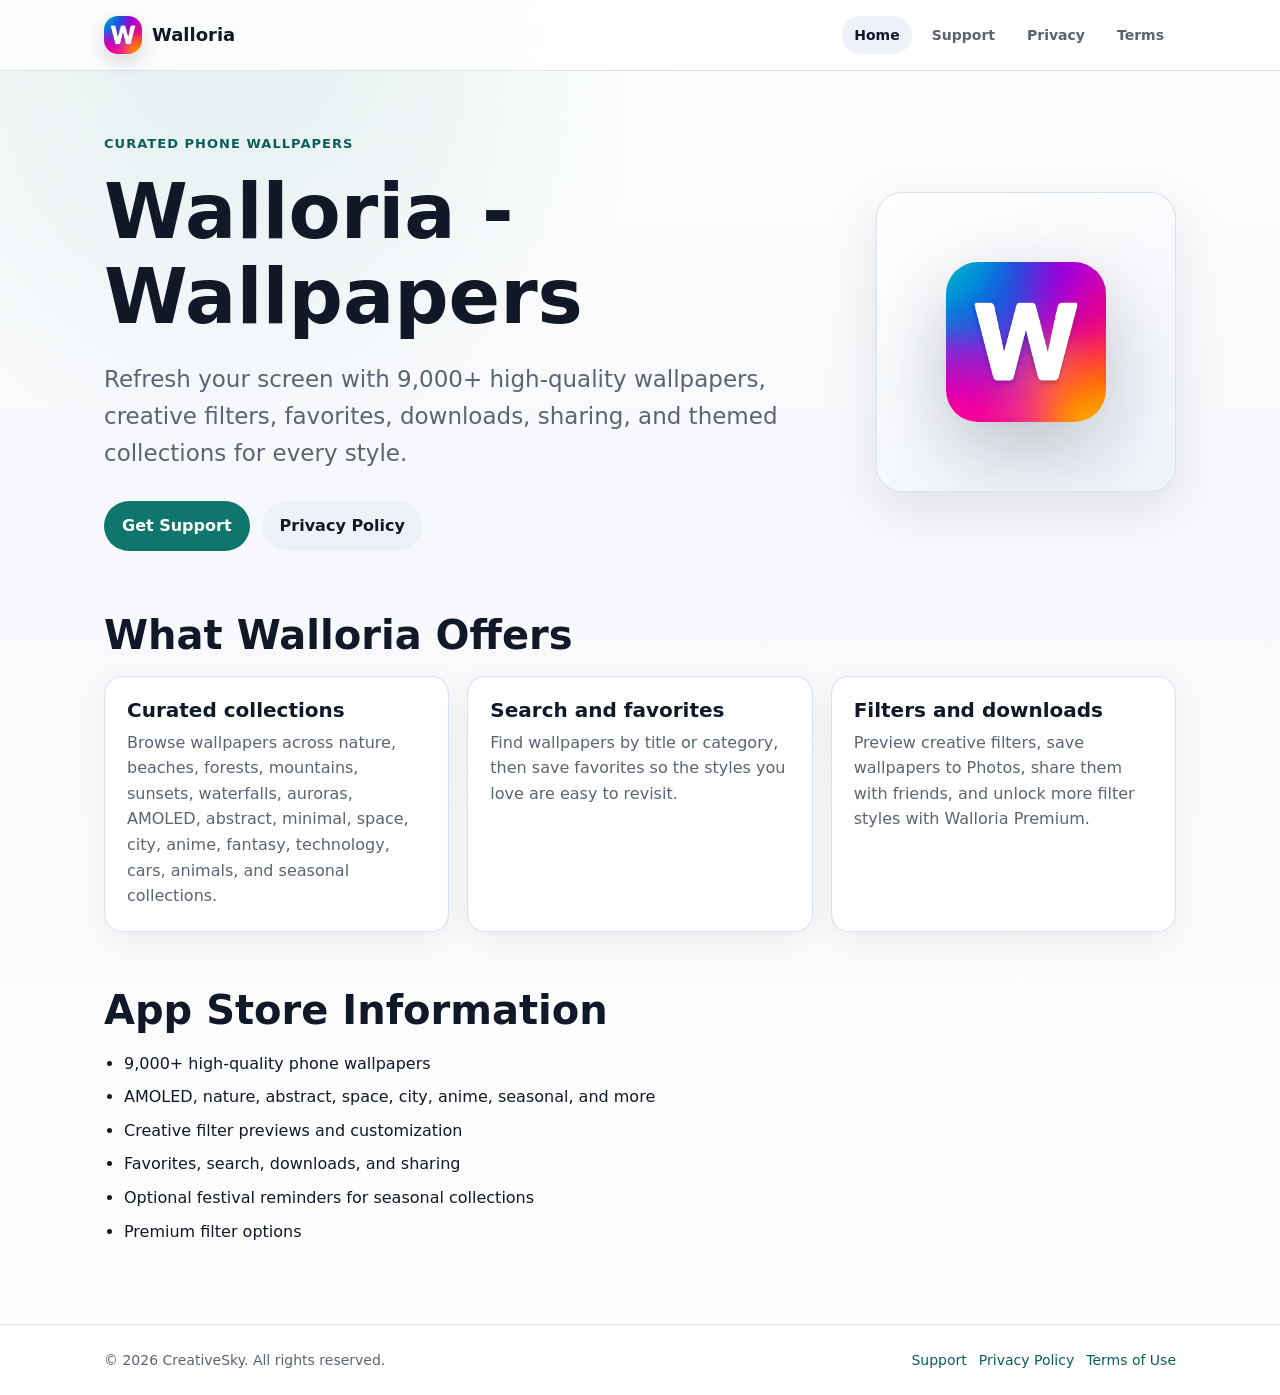
==== index.html @ 7b29fa63 "Add Walloria public pages" ====
<!doctype html>
<html lang="en">
  <head>
    <meta charset="utf-8">
    <meta name="viewport" content="width=device-width, initial-scale=1">
    <title>Walloria - Wallpapers</title>
    <meta
      name="description"
      content="Walloria is a curated wallpaper app with 9,000+ phone wallpapers, creative filters, favorites, downloads, sharing, and seasonal collections."
    >
    <link rel="icon" href="assets/walloria-icon.png">
    <link rel="apple-touch-icon" href="assets/walloria-icon.png">
    <link rel="stylesheet" href="styles.css">
  </head>
  <body>
    <header class="site-header">
      <nav class="nav" aria-label="Primary navigation">
        <a class="brand-link" href="index.html" aria-current="page">
          <img class="brand-mark" src="assets/walloria-icon.png" alt="" width="38" height="38">
          <span>Walloria</span>
        </a>
        <div class="nav-links">
          <a href="index.html" aria-current="page">Home</a>
          <a href="support.html">Support</a>
          <a href="privacy.html">Privacy</a>
          <a href="terms.html">Terms</a>
        </div>
      </nav>
    </header>

    <main>
      <section class="hero" aria-labelledby="home-title">
        <div>
          <p class="eyebrow">Curated phone wallpapers</p>
          <h1 id="home-title">Walloria - Wallpapers</h1>
          <p class="lead">
            Refresh your screen with 9,000+ high-quality wallpapers, creative
            filters, favorites, downloads, sharing, and themed collections for
            every style.
          </p>
          <div class="hero-actions" aria-label="Quick links">
            <a class="button primary" href="support.html">Get Support</a>
            <a class="button secondary" href="privacy.html">Privacy Policy</a>
          </div>
        </div>
        <div class="app-visual" aria-label="Walloria app icon">
          <img src="assets/walloria-icon.png" alt="Walloria app icon" width="160" height="160">
        </div>
      </section>

      <section class="section" aria-labelledby="features-title">
        <h2 id="features-title">What Walloria Offers</h2>
        <div class="grid">
          <article class="panel">
            <h3>Curated collections</h3>
            <p>
              Browse wallpapers across nature, beaches, forests, mountains,
              sunsets, waterfalls, auroras, AMOLED, abstract, minimal, space,
              city, anime, fantasy, technology, cars, animals, and seasonal
              collections.
            </p>
          </article>
          <article class="panel">
            <h3>Search and favorites</h3>
            <p>
              Find wallpapers by title or category, then save favorites so the
              styles you love are easy to revisit.
            </p>
          </article>
          <article class="panel">
            <h3>Filters and downloads</h3>
            <p>
              Preview creative filters, save wallpapers to Photos, share them
              with friends, and unlock more filter styles with Walloria Premium.
            </p>
          </article>
        </div>
      </section>

      <section class="section content" aria-labelledby="details-title">
        <h2 id="details-title">App Store Information</h2>
        <ul class="feature-list">
          <li>9,000+ high-quality phone wallpapers</li>
          <li>AMOLED, nature, abstract, space, city, anime, seasonal, and more</li>
          <li>Creative filter previews and customization</li>
          <li>Favorites, search, downloads, and sharing</li>
          <li>Optional festival reminders for seasonal collections</li>
          <li>Premium filter options</li>
        </ul>
      </section>
    </main>

    <footer class="site-footer">
      <div class="footer-inner">
        <span>&copy; 2026 CreativeSky. All rights reserved.</span>
        <div class="footer-links">
          <a href="support.html">Support</a>
          <a href="privacy.html">Privacy Policy</a>
          <a href="terms.html">Terms of Use</a>
        </div>
      </div>
    </footer>
  </body>
</html>
---- styles.css ----
:root {
  color-scheme: light;
  --bg: #f7f8fb;
  --surface: #ffffff;
  --surface-soft: #eef2f8;
  --text: #111827;
  --muted: #5b6472;
  --line: #d8dee9;
  --brand: #222222;
  --accent: #0f766e;
  --accent-strong: #0b5f59;
  --shadow: 0 18px 55px rgba(15, 23, 42, 0.1);
}

* {
  box-sizing: border-box;
}

html {
  scroll-behavior: smooth;
}

body {
  margin: 0;
  background:
    radial-gradient(circle at 18% 0%, rgba(15, 118, 110, 0.12), transparent 28rem),
    linear-gradient(180deg, #ffffff 0%, var(--bg) 35%, #ffffff 100%);
  color: var(--text);
  font-family:
    Inter, ui-sans-serif, system-ui, -apple-system, BlinkMacSystemFont, "Segoe UI",
    sans-serif;
  line-height: 1.6;
}

a {
  color: var(--accent-strong);
  text-decoration: none;
}

a:hover,
a:focus {
  text-decoration: underline;
}

.site-header {
  border-bottom: 1px solid rgba(216, 222, 233, 0.86);
  background: rgba(255, 255, 255, 0.84);
  backdrop-filter: blur(16px);
  position: sticky;
  top: 0;
  z-index: 10;
}

.nav {
  align-items: center;
  display: flex;
  gap: 24px;
  justify-content: space-between;
  margin: 0 auto;
  max-width: 1120px;
  padding: 16px 24px;
}

.brand-link {
  align-items: center;
  color: var(--text);
  display: inline-flex;
  font-size: 18px;
  font-weight: 800;
  gap: 10px;
}

.brand-link:hover,
.brand-link:focus {
  text-decoration: none;
}

.brand-mark {
  border-radius: 14px;
  box-shadow: 0 8px 20px rgba(15, 23, 42, 0.16);
  height: 38px;
  width: 38px;
}

.nav-links {
  align-items: center;
  display: flex;
  flex-wrap: wrap;
  gap: 8px;
  justify-content: flex-end;
}

.nav-links a {
  border-radius: 999px;
  color: var(--muted);
  font-size: 14px;
  font-weight: 700;
  padding: 8px 12px;
}

.nav-links a:hover,
.nav-links a:focus,
.nav-links a[aria-current="page"] {
  background: var(--surface-soft);
  color: var(--text);
  text-decoration: none;
}

main {
  margin: 0 auto;
  max-width: 1120px;
  padding: 56px 24px 72px;
}

.hero {
  display: grid;
  gap: 28px;
  grid-template-columns: minmax(0, 1fr) 300px;
  min-height: 430px;
  align-items: center;
}

.eyebrow {
  color: var(--accent-strong);
  font-size: 13px;
  font-weight: 800;
  letter-spacing: 0.08em;
  margin: 0 0 14px;
  text-transform: uppercase;
}

h1,
h2,
h3 {
  line-height: 1.12;
  margin: 0;
}

h1 {
  font-size: clamp(42px, 8vw, 76px);
  letter-spacing: 0;
}

h2 {
  font-size: clamp(28px, 4vw, 40px);
  margin-bottom: 18px;
}

h3 {
  font-size: 20px;
  margin-bottom: 8px;
}

p {
  margin: 0;
}

.lead {
  color: var(--muted);
  font-size: clamp(18px, 3vw, 23px);
  max-width: 720px;
  margin-top: 22px;
}

.hero-actions {
  display: flex;
  flex-wrap: wrap;
  gap: 12px;
  margin-top: 30px;
}

.button {
  align-items: center;
  border-radius: 999px;
  display: inline-flex;
  font-weight: 800;
  justify-content: center;
  min-height: 46px;
  padding: 12px 18px;
}

.button.primary {
  background: var(--accent);
  color: #ffffff;
}

.button.secondary {
  background: var(--surface-soft);
  color: var(--text);
}

.button:hover,
.button:focus {
  text-decoration: none;
}

.app-visual {
  align-items: center;
  background:
    linear-gradient(145deg, rgba(255, 255, 255, 0.86), rgba(238, 242, 248, 0.9)),
    url("assets/walloria-icon.png") center / 88px 88px no-repeat;
  border: 1px solid rgba(216, 222, 233, 0.88);
  border-radius: 26px;
  box-shadow: var(--shadow);
  display: flex;
  justify-content: center;
  min-height: 300px;
  overflow: hidden;
  position: relative;
}

.app-visual img {
  border-radius: 32px;
  box-shadow: 0 28px 80px rgba(15, 23, 42, 0.24);
  height: 160px;
  width: 160px;
  z-index: 1;
}

.section {
  margin-top: 56px;
}

.grid {
  display: grid;
  gap: 18px;
  grid-template-columns: repeat(3, minmax(0, 1fr));
}

.panel {
  background: rgba(255, 255, 255, 0.88);
  border: 1px solid rgba(216, 222, 233, 0.9);
  border-radius: 18px;
  box-shadow: 0 12px 35px rgba(15, 23, 42, 0.06);
  padding: 22px;
}

.panel p,
.legal-section p,
.support-list,
.muted {
  color: var(--muted);
}

.feature-list,
.support-list,
.legal-list {
  margin: 0;
  padding-left: 20px;
}

.feature-list li,
.support-list li,
.legal-list li {
  margin: 8px 0;
}

.page-heading {
  max-width: 820px;
}

.page-heading h1 {
  font-size: clamp(38px, 7vw, 64px);
}

.page-heading .lead {
  font-size: 20px;
}

.content {
  max-width: 860px;
}

.legal-section {
  border-top: 1px solid var(--line);
  padding: 28px 0;
}

.legal-section:first-of-type {
  border-top: 0;
}

.legal-section h2 {
  font-size: 24px;
}

.legal-section p {
  margin-top: 10px;
}

.contact-card {
  align-items: flex-start;
  display: flex;
  flex-direction: column;
  gap: 12px;
}

.contact-email {
  font-size: 22px;
  font-weight: 800;
  overflow-wrap: anywhere;
}

.site-footer {
  border-top: 1px solid rgba(216, 222, 233, 0.9);
  color: var(--muted);
  font-size: 14px;
}

.footer-inner {
  display: flex;
  flex-wrap: wrap;
  gap: 12px;
  justify-content: space-between;
  margin: 0 auto;
  max-width: 1120px;
  padding: 24px;
}

.footer-links {
  display: flex;
  flex-wrap: wrap;
  gap: 12px;
}

@media (max-width: 820px) {
  .nav {
    align-items: flex-start;
    flex-direction: column;
    gap: 12px;
  }

  .nav-links {
    justify-content: flex-start;
  }

  main {
    padding-top: 36px;
  }

  .hero {
    grid-template-columns: 1fr;
    min-height: auto;
  }

  .app-visual {
    min-height: 220px;
  }

  .grid {
    grid-template-columns: 1fr;
  }
}

@media (max-width: 520px) {
  .nav,
  main,
  .footer-inner {
    padding-left: 18px;
    padding-right: 18px;
  }

  .brand-link {
    font-size: 16px;
  }

  .nav-links a {
    padding-left: 10px;
    padding-right: 10px;
  }

  .hero-actions {
    flex-direction: column;
  }

  .button {
    width: 100%;
  }
}
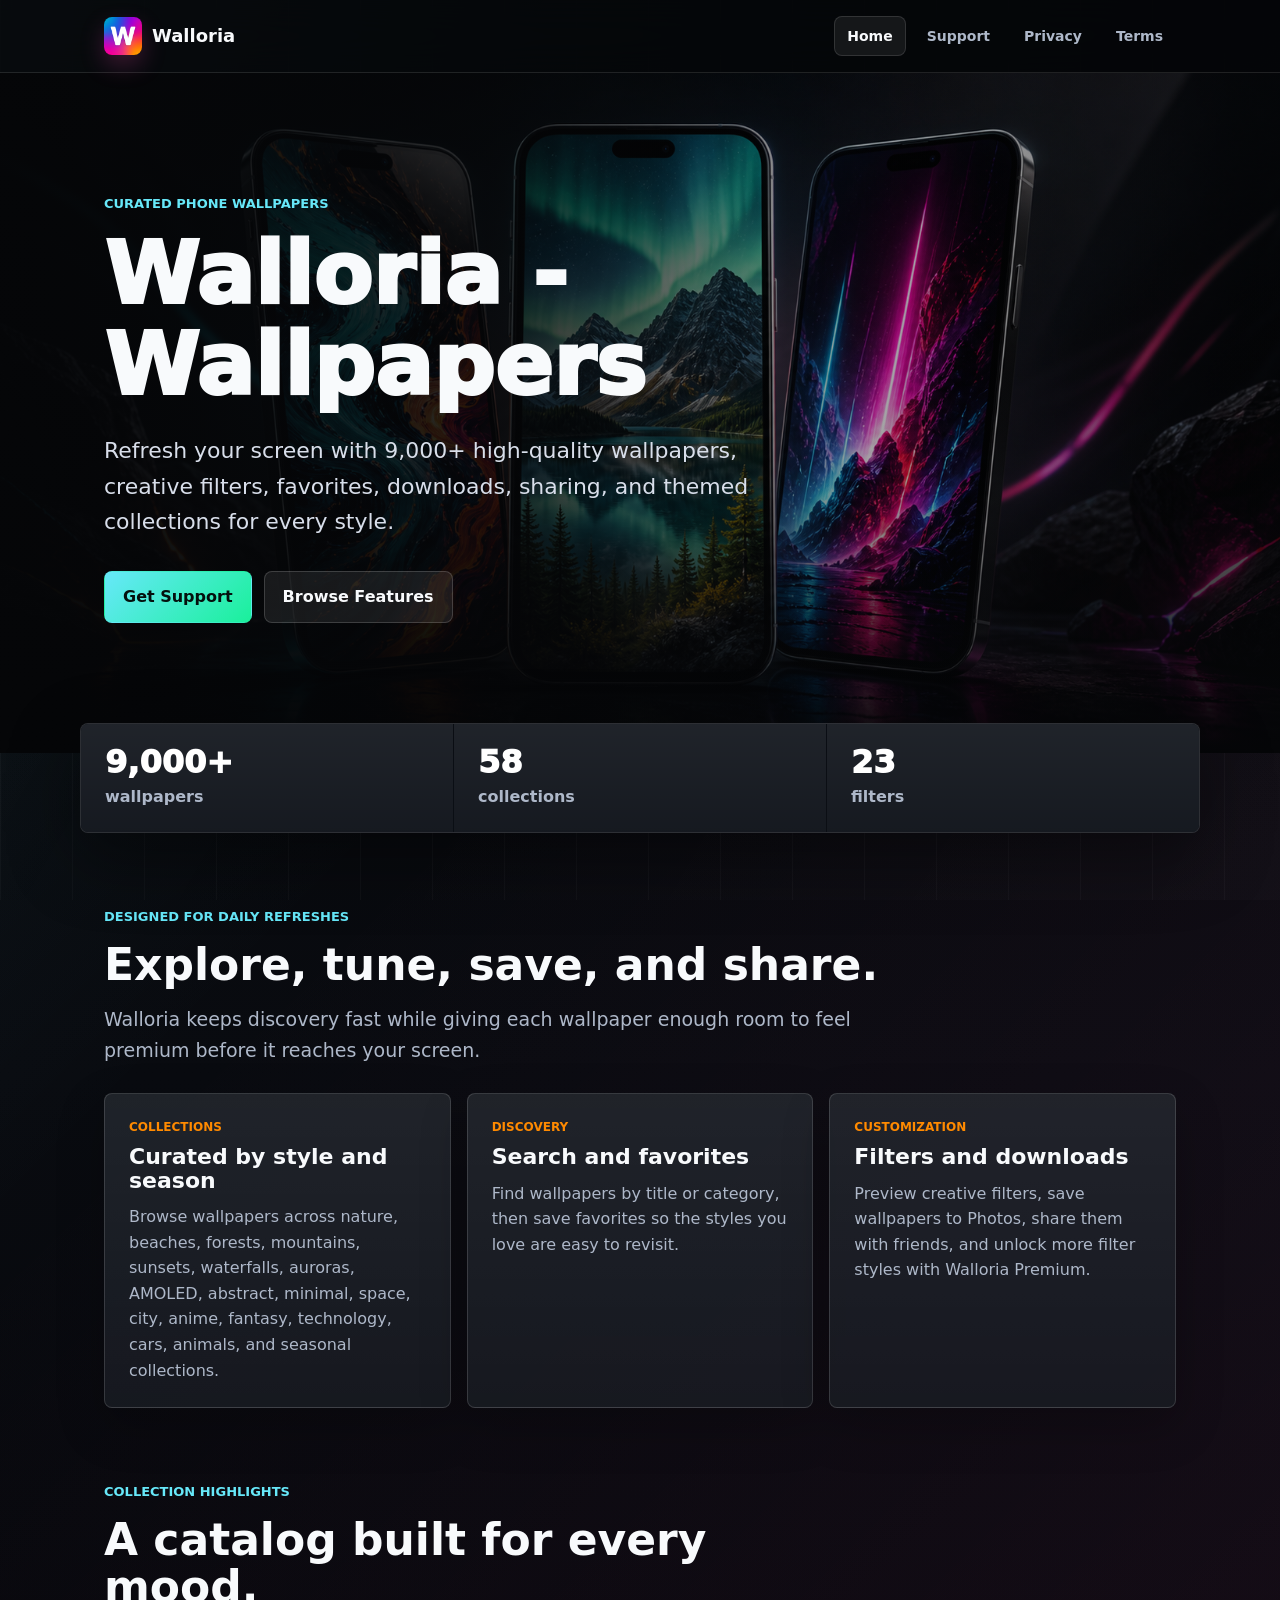
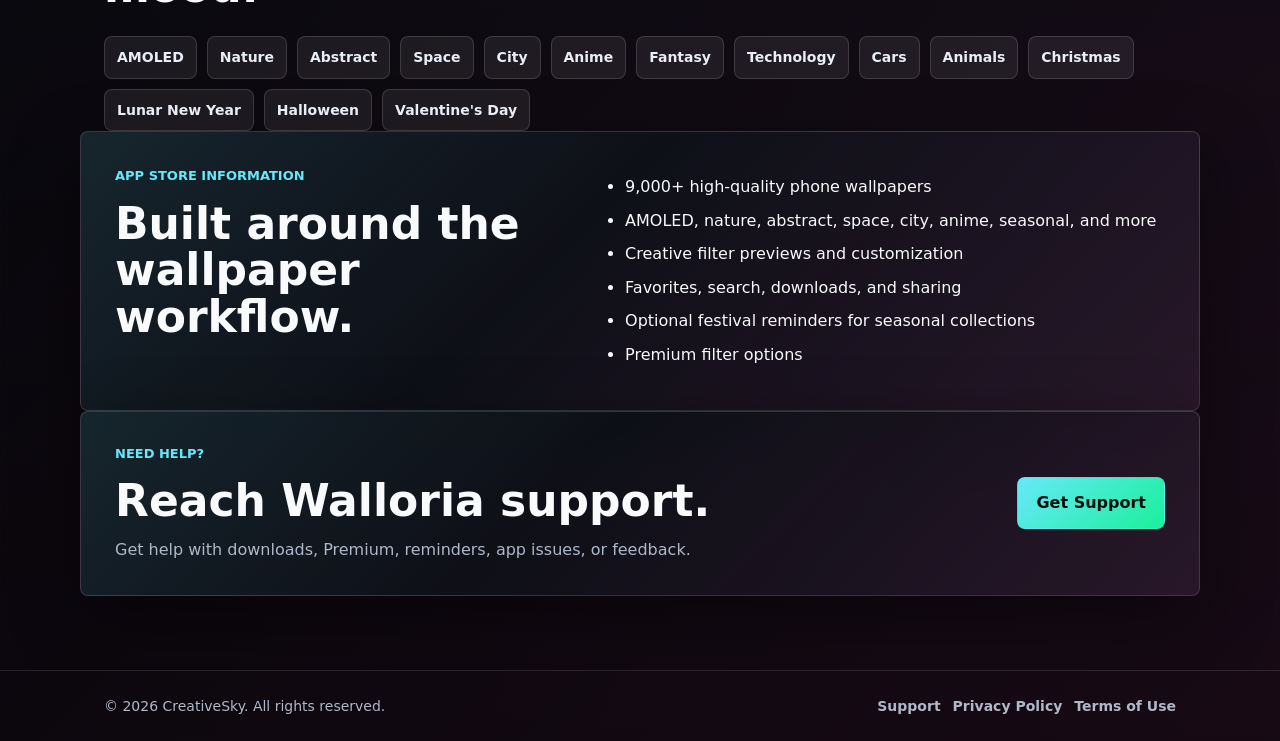
==== commit 5fd962a0: "Update Walloria website" ====
--- a/index.html
+++ b/index.html
@@ -10,9 +10,12 @@
     >
     <link rel="icon" href="assets/walloria-icon.png">
     <link rel="apple-touch-icon" href="assets/walloria-icon.png">
+    <link rel="preload" href="assets/walloria-showcase.png" as="image">
     <link rel="stylesheet" href="styles.css">
   </head>
   <body>
+    <a class="skip-link" href="#content">Skip to content</a>
+
     <header class="site-header">
       <nav class="nav" aria-label="Primary navigation">
         <a class="brand-link" href="index.html" aria-current="page">
@@ -28,9 +31,17 @@
       </nav>
     </header>
 
-    <main>
+    <main id="content">
       <section class="hero" aria-labelledby="home-title">
-        <div>
+        <img
+          class="hero-media"
+          src="assets/walloria-showcase.png"
+          alt=""
+          width="1672"
+          height="941"
+        >
+        <div class="hero-overlay" aria-hidden="true"></div>
+        <div class="hero-inner">
           <p class="eyebrow">Curated phone wallpapers</p>
           <h1 id="home-title">Walloria - Wallpapers</h1>
           <p class="lead">
@@ -40,19 +51,39 @@
           </p>
           <div class="hero-actions" aria-label="Quick links">
             <a class="button primary" href="support.html">Get Support</a>
-            <a class="button secondary" href="privacy.html">Privacy Policy</a>
+            <a class="button secondary" href="#features">Browse Features</a>
           </div>
-        </div>
-        <div class="app-visual" aria-label="Walloria app icon">
-          <img src="assets/walloria-icon.png" alt="Walloria app icon" width="160" height="160">
         </div>
       </section>
 
-      <section class="section" aria-labelledby="features-title">
-        <h2 id="features-title">What Walloria Offers</h2>
+      <section class="stats-band" aria-label="Walloria at a glance">
+        <div class="stat">
+          <strong>9,000+</strong>
+          <span>wallpapers</span>
+        </div>
+        <div class="stat">
+          <strong>58</strong>
+          <span>collections</span>
+        </div>
+        <div class="stat">
+          <strong>23</strong>
+          <span>filters</span>
+        </div>
+      </section>
+
+      <section class="section" id="features" aria-labelledby="features-title">
+        <div class="section-heading">
+          <p class="eyebrow">Designed for daily refreshes</p>
+          <h2 id="features-title">Explore, tune, save, and share.</h2>
+          <p>
+            Walloria keeps discovery fast while giving each wallpaper enough
+            room to feel premium before it reaches your screen.
+          </p>
+        </div>
         <div class="grid">
           <article class="panel">
-            <h3>Curated collections</h3>
+            <span class="panel-kicker">Collections</span>
+            <h3>Curated by style and season</h3>
             <p>
               Browse wallpapers across nature, beaches, forests, mountains,
               sunsets, waterfalls, auroras, AMOLED, abstract, minimal, space,
@@ -61,6 +92,7 @@
             </p>
           </article>
           <article class="panel">
+            <span class="panel-kicker">Discovery</span>
             <h3>Search and favorites</h3>
             <p>
               Find wallpapers by title or category, then save favorites so the
@@ -68,6 +100,7 @@
             </p>
           </article>
           <article class="panel">
+            <span class="panel-kicker">Customization</span>
             <h3>Filters and downloads</h3>
             <p>
               Preview creative filters, save wallpapers to Photos, share them
@@ -77,8 +110,34 @@
         </div>
       </section>
 
-      <section class="section content" aria-labelledby="details-title">
-        <h2 id="details-title">App Store Information</h2>
+      <section class="section content-section" aria-labelledby="collections-title">
+        <div class="section-heading compact">
+          <p class="eyebrow">Collection highlights</p>
+          <h2 id="collections-title">A catalog built for every mood.</h2>
+        </div>
+        <div class="chip-cloud" aria-label="Wallpaper collection examples">
+          <span>AMOLED</span>
+          <span>Nature</span>
+          <span>Abstract</span>
+          <span>Space</span>
+          <span>City</span>
+          <span>Anime</span>
+          <span>Fantasy</span>
+          <span>Technology</span>
+          <span>Cars</span>
+          <span>Animals</span>
+          <span>Christmas</span>
+          <span>Lunar New Year</span>
+          <span>Halloween</span>
+          <span>Valentine's Day</span>
+        </div>
+      </section>
+
+      <section class="section feature-band" aria-labelledby="details-title">
+        <div>
+          <p class="eyebrow">App Store information</p>
+          <h2 id="details-title">Built around the wallpaper workflow.</h2>
+        </div>
         <ul class="feature-list">
           <li>9,000+ high-quality phone wallpapers</li>
           <li>AMOLED, nature, abstract, space, city, anime, seasonal, and more</li>
@@ -87,6 +146,18 @@
           <li>Optional festival reminders for seasonal collections</li>
           <li>Premium filter options</li>
         </ul>
+      </section>
+
+      <section class="section support-band" aria-labelledby="support-cta-title">
+        <div>
+          <p class="eyebrow">Need help?</p>
+          <h2 id="support-cta-title">Reach Walloria support.</h2>
+          <p>
+            Get help with downloads, Premium, reminders, app issues, or
+            feedback.
+          </p>
+        </div>
+        <a class="button primary" href="support.html">Get Support</a>
       </section>
     </main>
 
--- a/styles.css
+++ b/styles.css
@@ -1,15 +1,21 @@
 :root {
-  color-scheme: light;
-  --bg: #f7f8fb;
-  --surface: #ffffff;
-  --surface-soft: #eef2f8;
-  --text: #111827;
-  --muted: #5b6472;
-  --line: #d8dee9;
-  --brand: #222222;
-  --accent: #0f766e;
-  --accent-strong: #0b5f59;
-  --shadow: 0 18px 55px rgba(15, 23, 42, 0.1);
+  color-scheme: dark;
+  --bg: #050608;
+  --bg-soft: #090b10;
+  --surface: rgba(15, 18, 26, 0.78);
+  --surface-strong: rgba(22, 26, 36, 0.92);
+  --surface-soft: rgba(255, 255, 255, 0.07);
+  --text: #f8fafc;
+  --muted: #aeb8c9;
+  --subtle: #778298;
+  --line: rgba(255, 255, 255, 0.14);
+  --line-strong: rgba(255, 255, 255, 0.22);
+  --accent-cyan: #67e8f9;
+  --accent-pink: #ff4fb8;
+  --accent-orange: #ff8a00;
+  --accent-green: #1af09b;
+  --shadow: 0 24px 70px rgba(0, 0, 0, 0.42);
+  --max-width: 1120px;
 }
 
 * {
@@ -21,34 +27,79 @@
 }
 
 body {
-  margin: 0;
   background:
-    radial-gradient(circle at 18% 0%, rgba(15, 118, 110, 0.12), transparent 28rem),
-    linear-gradient(180deg, #ffffff 0%, var(--bg) 35%, #ffffff 100%);
+    linear-gradient(135deg, rgba(103, 232, 249, 0.08), transparent 34%, rgba(255, 79, 184, 0.08)),
+    linear-gradient(180deg, #050608 0%, #090b10 46%, #030407 100%);
   color: var(--text);
   font-family:
     Inter, ui-sans-serif, system-ui, -apple-system, BlinkMacSystemFont, "Segoe UI",
     sans-serif;
   line-height: 1.6;
+  margin: 0;
+  min-height: 100vh;
+}
+
+body::before {
+  background:
+    linear-gradient(120deg, rgba(255, 255, 255, 0.035), transparent 32%, rgba(255, 255, 255, 0.02)),
+    repeating-linear-gradient(
+      90deg,
+      rgba(255, 255, 255, 0.026) 0,
+      rgba(255, 255, 255, 0.026) 1px,
+      transparent 1px,
+      transparent 72px
+    );
+  content: "";
+  inset: 0;
+  pointer-events: none;
+  position: fixed;
+  z-index: -1;
+}
+
+img {
+  display: block;
+  max-width: 100%;
 }
 
 a {
-  color: var(--accent-strong);
+  color: var(--accent-cyan);
   text-decoration: none;
 }
 
-a:hover,
-a:focus {
-  text-decoration: underline;
+a:hover {
+  color: #ffffff;
+}
+
+a:focus-visible,
+button:focus-visible {
+  outline: 2px solid var(--accent-cyan);
+  outline-offset: 4px;
+}
+
+.skip-link {
+  background: #ffffff;
+  border-radius: 6px;
+  color: #050608;
+  font-weight: 800;
+  left: 16px;
+  padding: 10px 12px;
+  position: fixed;
+  top: 12px;
+  transform: translateY(-140%);
+  z-index: 100;
+}
+
+.skip-link:focus {
+  transform: translateY(0);
 }
 
 .site-header {
-  border-bottom: 1px solid rgba(216, 222, 233, 0.86);
-  background: rgba(255, 255, 255, 0.84);
-  backdrop-filter: blur(16px);
+  background: rgba(5, 6, 8, 0.78);
+  backdrop-filter: blur(18px);
+  border-bottom: 1px solid rgba(255, 255, 255, 0.11);
   position: sticky;
   top: 0;
-  z-index: 10;
+  z-index: 20;
 }
 
 .nav {
@@ -57,7 +108,7 @@
   gap: 24px;
   justify-content: space-between;
   margin: 0 auto;
-  max-width: 1120px;
+  max-width: var(--max-width);
   padding: 16px 24px;
 }
 
@@ -66,18 +117,19 @@
   color: var(--text);
   display: inline-flex;
   font-size: 18px;
-  font-weight: 800;
+  font-weight: 900;
   gap: 10px;
 }
 
 .brand-link:hover,
 .brand-link:focus {
+  color: var(--text);
   text-decoration: none;
 }
 
 .brand-mark {
-  border-radius: 14px;
-  box-shadow: 0 8px 20px rgba(15, 23, 42, 0.16);
+  border-radius: 8px;
+  box-shadow: 0 10px 24px rgba(255, 79, 184, 0.22);
   height: 38px;
   width: 38px;
 }
@@ -91,10 +143,11 @@
 }
 
 .nav-links a {
-  border-radius: 999px;
+  border: 1px solid transparent;
+  border-radius: 8px;
   color: var(--muted);
   font-size: 14px;
-  font-weight: 700;
+  font-weight: 800;
   padding: 8px 12px;
 }
 
@@ -102,29 +155,65 @@
 .nav-links a:focus,
 .nav-links a[aria-current="page"] {
   background: var(--surface-soft);
+  border-color: rgba(255, 255, 255, 0.12);
   color: var(--text);
   text-decoration: none;
 }
 
 main {
-  margin: 0 auto;
-  max-width: 1120px;
-  padding: 56px 24px 72px;
+  overflow: hidden;
 }
 
 .hero {
-  display: grid;
-  gap: 28px;
-  grid-template-columns: minmax(0, 1fr) 300px;
-  min-height: 430px;
   align-items: center;
+  display: flex;
+  isolation: isolate;
+  min-height: min(680px, calc(100svh - 118px));
+  overflow: hidden;
+  position: relative;
+}
+
+.hero-media {
+  height: 100%;
+  inset: 0;
+  object-fit: cover;
+  object-position: center;
+  position: absolute;
+  transform: scale(1.02);
+  width: 100%;
+  z-index: -3;
+}
+
+.hero-overlay {
+  background:
+    linear-gradient(90deg, rgba(5, 6, 8, 0.98) 0%, rgba(5, 6, 8, 0.82) 38%, rgba(5, 6, 8, 0.22) 68%, rgba(5, 6, 8, 0.58) 100%),
+    linear-gradient(180deg, rgba(5, 6, 8, 0.12) 0%, rgba(5, 6, 8, 0.18) 62%, var(--bg) 100%);
+  inset: 0;
+  position: absolute;
+  z-index: -2;
+}
+
+.hero-inner,
+.section,
+.stats-band,
+.footer-inner,
+.page-main {
+  margin-left: auto;
+  margin-right: auto;
+  max-width: var(--max-width);
+}
+
+.hero-inner {
+  padding: 76px 24px 86px;
+  position: relative;
+  width: 100%;
 }
 
 .eyebrow {
-  color: var(--accent-strong);
+  color: var(--accent-cyan);
   font-size: 13px;
-  font-weight: 800;
-  letter-spacing: 0.08em;
+  font-weight: 900;
+  letter-spacing: 0;
   margin: 0 0 14px;
   text-transform: uppercase;
 }
@@ -132,23 +221,28 @@
 h1,
 h2,
 h3 {
-  line-height: 1.12;
+  line-height: 1.06;
   margin: 0;
 }
 
 h1 {
-  font-size: clamp(42px, 8vw, 76px);
+  font-size: 86px;
+  font-weight: 950;
   letter-spacing: 0;
+  max-width: 760px;
 }
 
 h2 {
-  font-size: clamp(28px, 4vw, 40px);
-  margin-bottom: 18px;
+  font-size: 44px;
+  font-weight: 900;
+  letter-spacing: 0;
 }
 
 h3 {
-  font-size: 20px;
-  margin-bottom: 8px;
+  font-size: 22px;
+  font-weight: 900;
+  letter-spacing: 0;
+  margin-top: 8px;
 }
 
 p {
@@ -156,90 +250,178 @@
 }
 
 .lead {
-  color: var(--muted);
-  font-size: clamp(18px, 3vw, 23px);
-  max-width: 720px;
+  color: #d8deea;
+  font-size: 22px;
   margin-top: 22px;
+  max-width: 650px;
 }
 
 .hero-actions {
   display: flex;
   flex-wrap: wrap;
   gap: 12px;
-  margin-top: 30px;
+  margin-top: 32px;
 }
 
 .button {
   align-items: center;
-  border-radius: 999px;
+  border: 1px solid transparent;
+  border-radius: 8px;
   display: inline-flex;
-  font-weight: 800;
+  font-weight: 900;
   justify-content: center;
-  min-height: 46px;
+  min-height: 48px;
   padding: 12px 18px;
-}
-
-.button.primary {
-  background: var(--accent);
-  color: #ffffff;
-}
-
-.button.secondary {
-  background: var(--surface-soft);
-  color: var(--text);
+  transition:
+    background 160ms ease,
+    border-color 160ms ease,
+    color 160ms ease,
+    transform 160ms ease;
 }
 
 .button:hover,
 .button:focus {
   text-decoration: none;
-}
-
-.app-visual {
-  align-items: center;
-  background:
-    linear-gradient(145deg, rgba(255, 255, 255, 0.86), rgba(238, 242, 248, 0.9)),
-    url("assets/walloria-icon.png") center / 88px 88px no-repeat;
-  border: 1px solid rgba(216, 222, 233, 0.88);
-  border-radius: 26px;
+  transform: translateY(-1px);
+}
+
+.button.primary {
+  background: linear-gradient(135deg, var(--accent-cyan), var(--accent-green));
+  color: #04100d;
+}
+
+.button.secondary {
+  background: rgba(255, 255, 255, 0.08);
+  border-color: rgba(255, 255, 255, 0.16);
+  color: var(--text);
+}
+
+.stats-band {
+  background: rgba(12, 15, 22, 0.9);
+  border: 1px solid var(--line);
+  border-radius: 8px;
   box-shadow: var(--shadow);
-  display: flex;
-  justify-content: center;
-  min-height: 300px;
+  display: grid;
+  gap: 1px;
+  grid-template-columns: repeat(3, minmax(0, 1fr));
+  margin-top: -30px;
   overflow: hidden;
   position: relative;
-}
-
-.app-visual img {
-  border-radius: 32px;
-  box-shadow: 0 28px 80px rgba(15, 23, 42, 0.24);
-  height: 160px;
-  width: 160px;
-  z-index: 1;
+  z-index: 3;
+}
+
+.stat {
+  background:
+    linear-gradient(180deg, rgba(255, 255, 255, 0.08), rgba(255, 255, 255, 0.035)),
+    var(--surface);
+  padding: 22px 24px;
+}
+
+.stat strong {
+  color: #ffffff;
+  display: block;
+  font-size: 32px;
+  font-weight: 950;
+  line-height: 1;
+}
+
+.stat span {
+  color: var(--muted);
+  display: block;
+  font-weight: 800;
+  margin-top: 6px;
 }
 
 .section {
-  margin-top: 56px;
+  padding: 74px 24px 0;
+}
+
+.section-heading {
+  max-width: 780px;
+}
+
+.section-heading p:not(.eyebrow) {
+  color: var(--muted);
+  font-size: 19px;
+  margin-top: 16px;
+}
+
+.section-heading.compact {
+  max-width: 680px;
 }
 
 .grid {
   display: grid;
-  gap: 18px;
+  gap: 16px;
   grid-template-columns: repeat(3, minmax(0, 1fr));
+  margin-top: 28px;
 }
 
 .panel {
-  background: rgba(255, 255, 255, 0.88);
-  border: 1px solid rgba(216, 222, 233, 0.9);
-  border-radius: 18px;
-  box-shadow: 0 12px 35px rgba(15, 23, 42, 0.06);
-  padding: 22px;
+  background:
+    linear-gradient(180deg, rgba(255, 255, 255, 0.08), rgba(255, 255, 255, 0.035)),
+    var(--surface);
+  border: 1px solid var(--line);
+  border-radius: 8px;
+  box-shadow: 0 18px 48px rgba(0, 0, 0, 0.24);
+  min-width: 0;
+  padding: 24px;
+}
+
+.panel-kicker {
+  color: var(--accent-orange);
+  display: block;
+  font-size: 12px;
+  font-weight: 900;
+  letter-spacing: 0;
+  text-transform: uppercase;
 }
 
 .panel p,
+.support-list,
 .legal-section p,
-.support-list,
 .muted {
   color: var(--muted);
+}
+
+.panel p {
+  margin-top: 12px;
+}
+
+.chip-cloud {
+  display: flex;
+  flex-wrap: wrap;
+  gap: 10px;
+  margin-top: 26px;
+}
+
+.chip-cloud span {
+  background: rgba(255, 255, 255, 0.07);
+  border: 1px solid rgba(255, 255, 255, 0.14);
+  border-radius: 8px;
+  color: #e8edf6;
+  font-size: 14px;
+  font-weight: 800;
+  padding: 9px 12px;
+}
+
+.feature-band,
+.support-band,
+.legal-content {
+  background:
+    linear-gradient(135deg, rgba(103, 232, 249, 0.1), transparent 42%, rgba(255, 79, 184, 0.1)),
+    var(--surface);
+  border: 1px solid var(--line);
+  border-radius: 8px;
+  box-shadow: var(--shadow);
+}
+
+.feature-band {
+  align-items: start;
+  display: grid;
+  gap: 32px;
+  grid-template-columns: 0.9fr 1.1fr;
+  padding: 34px;
 }
 
 .feature-list,
@@ -255,20 +437,43 @@
   margin: 8px 0;
 }
 
-.page-heading {
+.support-band {
+  align-items: center;
+  display: flex;
+  gap: 24px;
+  justify-content: space-between;
+  margin-bottom: 74px;
+  padding: 32px 34px;
+}
+
+.support-band p:not(.eyebrow) {
+  color: var(--muted);
+  margin-top: 12px;
+  max-width: 620px;
+}
+
+.page-main {
+  padding: 66px 24px 78px;
+}
+
+.page-hero {
   max-width: 820px;
 }
 
-.page-heading h1 {
-  font-size: clamp(38px, 7vw, 64px);
-}
-
-.page-heading .lead {
-  font-size: 20px;
+.page-hero h1 {
+  font-size: 64px;
+}
+
+.page-hero .lead {
+  font-size: 21px;
 }
 
 .content {
   max-width: 860px;
+}
+
+.legal-content {
+  padding: 10px 30px;
 }
 
 .legal-section {
@@ -280,7 +485,8 @@
   border-top: 0;
 }
 
-.legal-section h2 {
+.legal-section h2,
+.panel h2 {
   font-size: 24px;
 }
 
@@ -292,17 +498,22 @@
   align-items: flex-start;
   display: flex;
   flex-direction: column;
-  gap: 12px;
 }
 
 .contact-email {
+  color: #ffffff;
   font-size: 22px;
-  font-weight: 800;
+  font-weight: 900;
+  margin-top: 10px;
   overflow-wrap: anywhere;
 }
 
+.contact-email:hover {
+  color: var(--accent-cyan);
+}
+
 .site-footer {
-  border-top: 1px solid rgba(216, 222, 233, 0.9);
+  border-top: 1px solid rgba(255, 255, 255, 0.11);
   color: var(--muted);
   font-size: 14px;
 }
@@ -312,8 +523,6 @@
   flex-wrap: wrap;
   gap: 12px;
   justify-content: space-between;
-  margin: 0 auto;
-  max-width: 1120px;
   padding: 24px;
 }
 
@@ -323,7 +532,17 @@
   gap: 12px;
 }
 
-@media (max-width: 820px) {
+.footer-links a {
+  color: var(--muted);
+  font-weight: 800;
+}
+
+.footer-links a:hover,
+.footer-links a:focus {
+  color: var(--text);
+}
+
+@media (max-width: 900px) {
   .nav {
     align-items: flex-start;
     flex-direction: column;
@@ -334,27 +553,50 @@
     justify-content: flex-start;
   }
 
-  main {
-    padding-top: 36px;
-  }
-
   .hero {
+    min-height: min(620px, calc(100svh - 118px));
+  }
+
+  .hero-media {
+    object-position: 58% center;
+  }
+
+  .hero-overlay {
+    background:
+      linear-gradient(90deg, rgba(5, 6, 8, 0.98) 0%, rgba(5, 6, 8, 0.78) 58%, rgba(5, 6, 8, 0.34) 100%),
+      linear-gradient(180deg, rgba(5, 6, 8, 0.08) 0%, rgba(5, 6, 8, 0.22) 55%, var(--bg) 100%);
+  }
+
+  h1,
+  .page-hero h1 {
+    font-size: 58px;
+  }
+
+  h2 {
+    font-size: 36px;
+  }
+
+  .lead,
+  .page-hero .lead {
+    font-size: 19px;
+  }
+
+  .grid,
+  .feature-band {
     grid-template-columns: 1fr;
-    min-height: auto;
-  }
-
-  .app-visual {
-    min-height: 220px;
-  }
-
-  .grid {
-    grid-template-columns: 1fr;
-  }
-}
-
-@media (max-width: 520px) {
+  }
+
+  .support-band {
+    align-items: flex-start;
+    flex-direction: column;
+  }
+}
+
+@media (max-width: 640px) {
   .nav,
-  main,
+  .hero-inner,
+  .section,
+  .page-main,
   .footer-inner {
     padding-left: 18px;
     padding-right: 18px;
@@ -364,9 +606,39 @@
     font-size: 16px;
   }
 
+  .nav-links {
+    gap: 6px;
+  }
+
   .nav-links a {
-    padding-left: 10px;
-    padding-right: 10px;
+    padding: 7px 9px;
+  }
+
+  .hero {
+    min-height: min(560px, calc(100svh - 112px));
+  }
+
+  .hero-inner {
+    padding-bottom: 54px;
+    padding-top: 54px;
+  }
+
+  h1,
+  .page-hero h1 {
+    font-size: 42px;
+  }
+
+  h2 {
+    font-size: 30px;
+  }
+
+  h3 {
+    font-size: 20px;
+  }
+
+  .lead,
+  .page-hero .lead {
+    font-size: 18px;
   }
 
   .hero-actions {
@@ -376,4 +648,25 @@
   .button {
     width: 100%;
   }
-}
+
+  .stats-band {
+    grid-template-columns: 1fr;
+    margin-left: 18px;
+    margin-right: 18px;
+    margin-top: 18px;
+  }
+
+  .section {
+    padding-top: 58px;
+  }
+
+  .feature-band,
+  .support-band,
+  .legal-content {
+    padding: 22px;
+  }
+
+  .support-band {
+    margin-bottom: 58px;
+  }
+}
